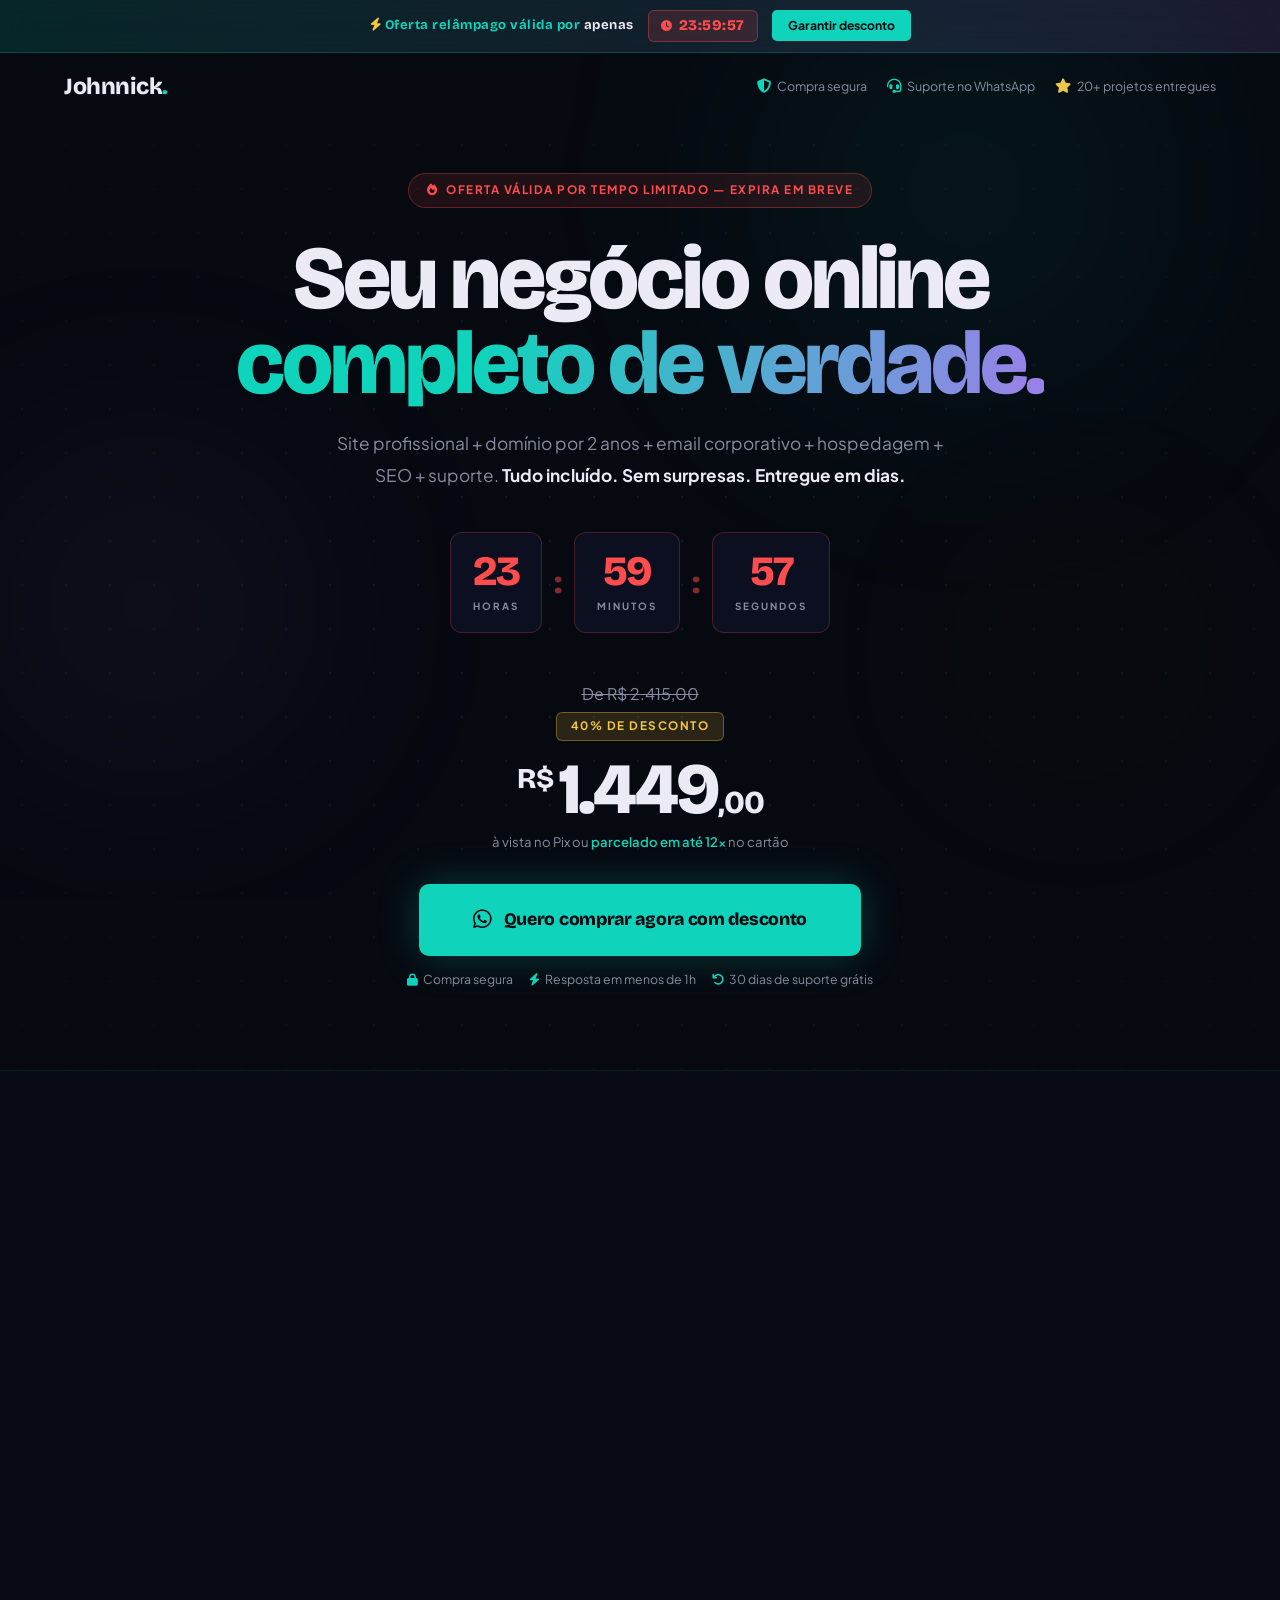
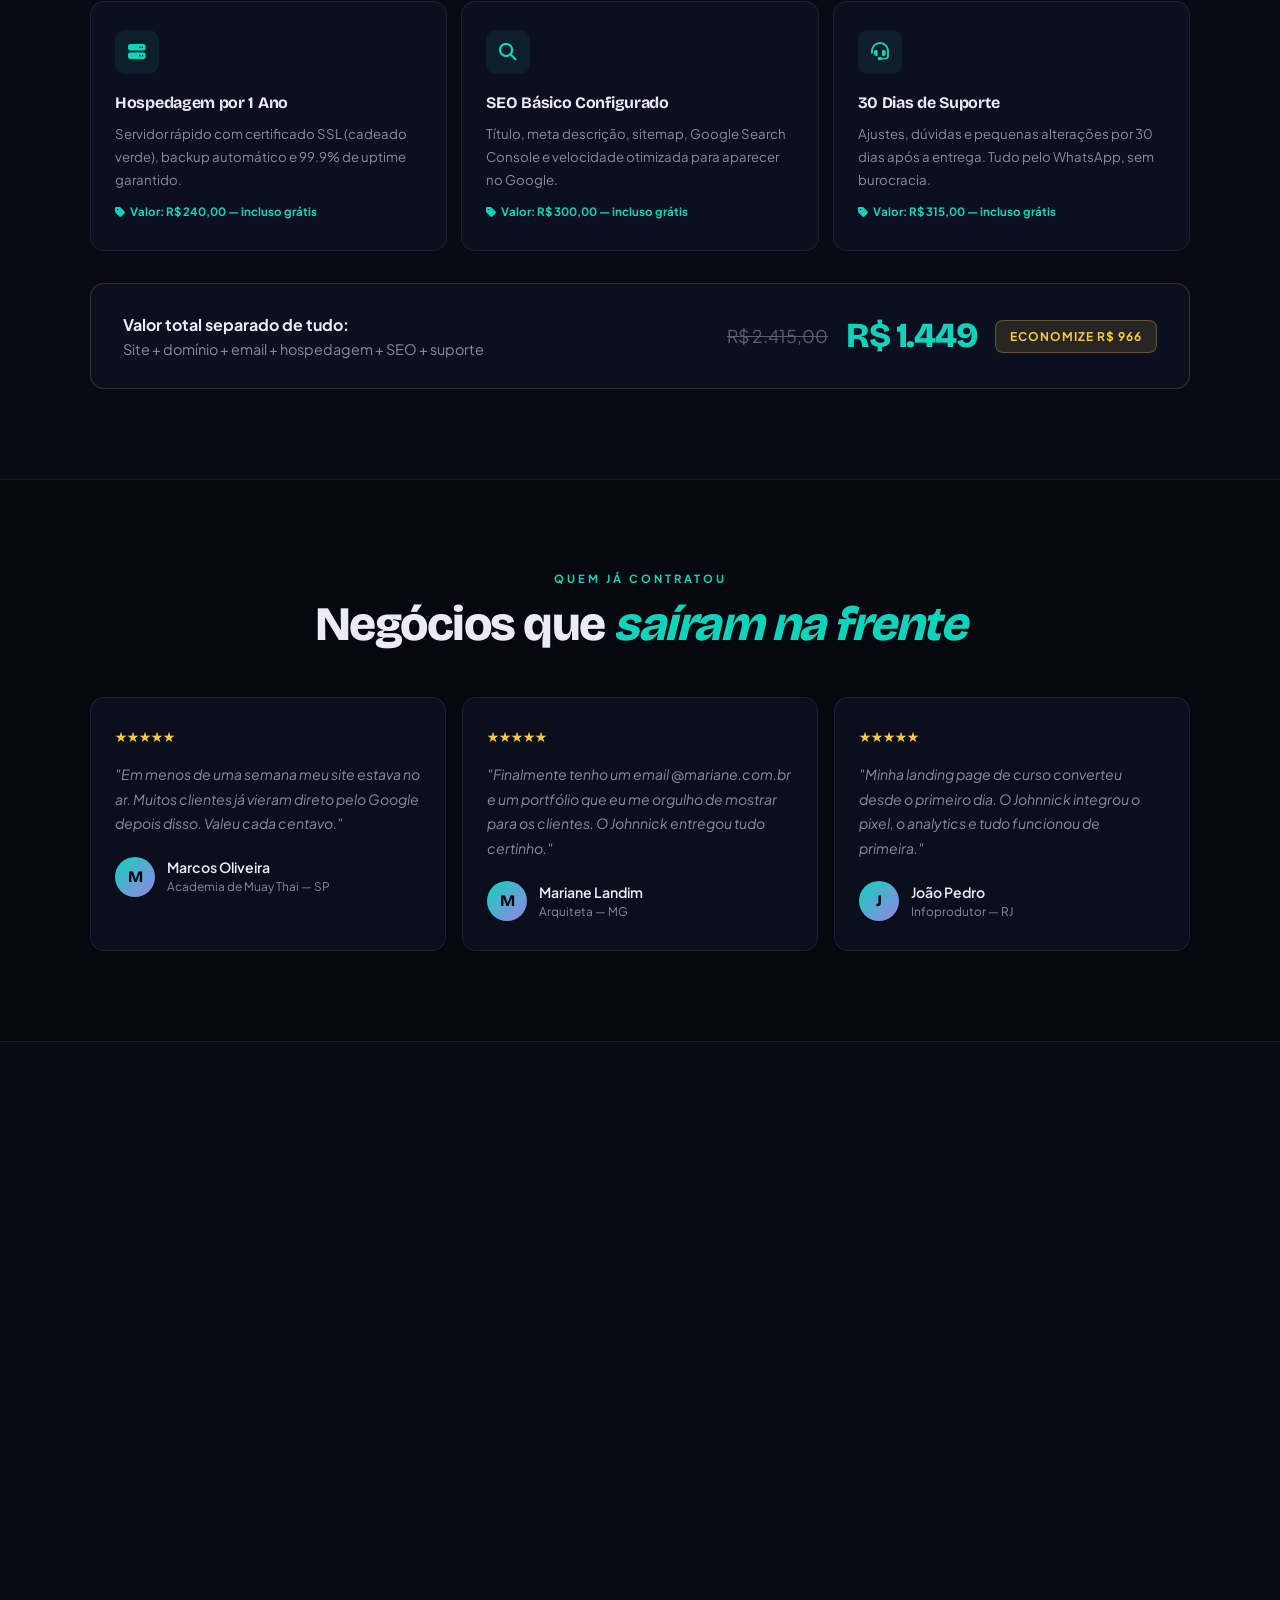
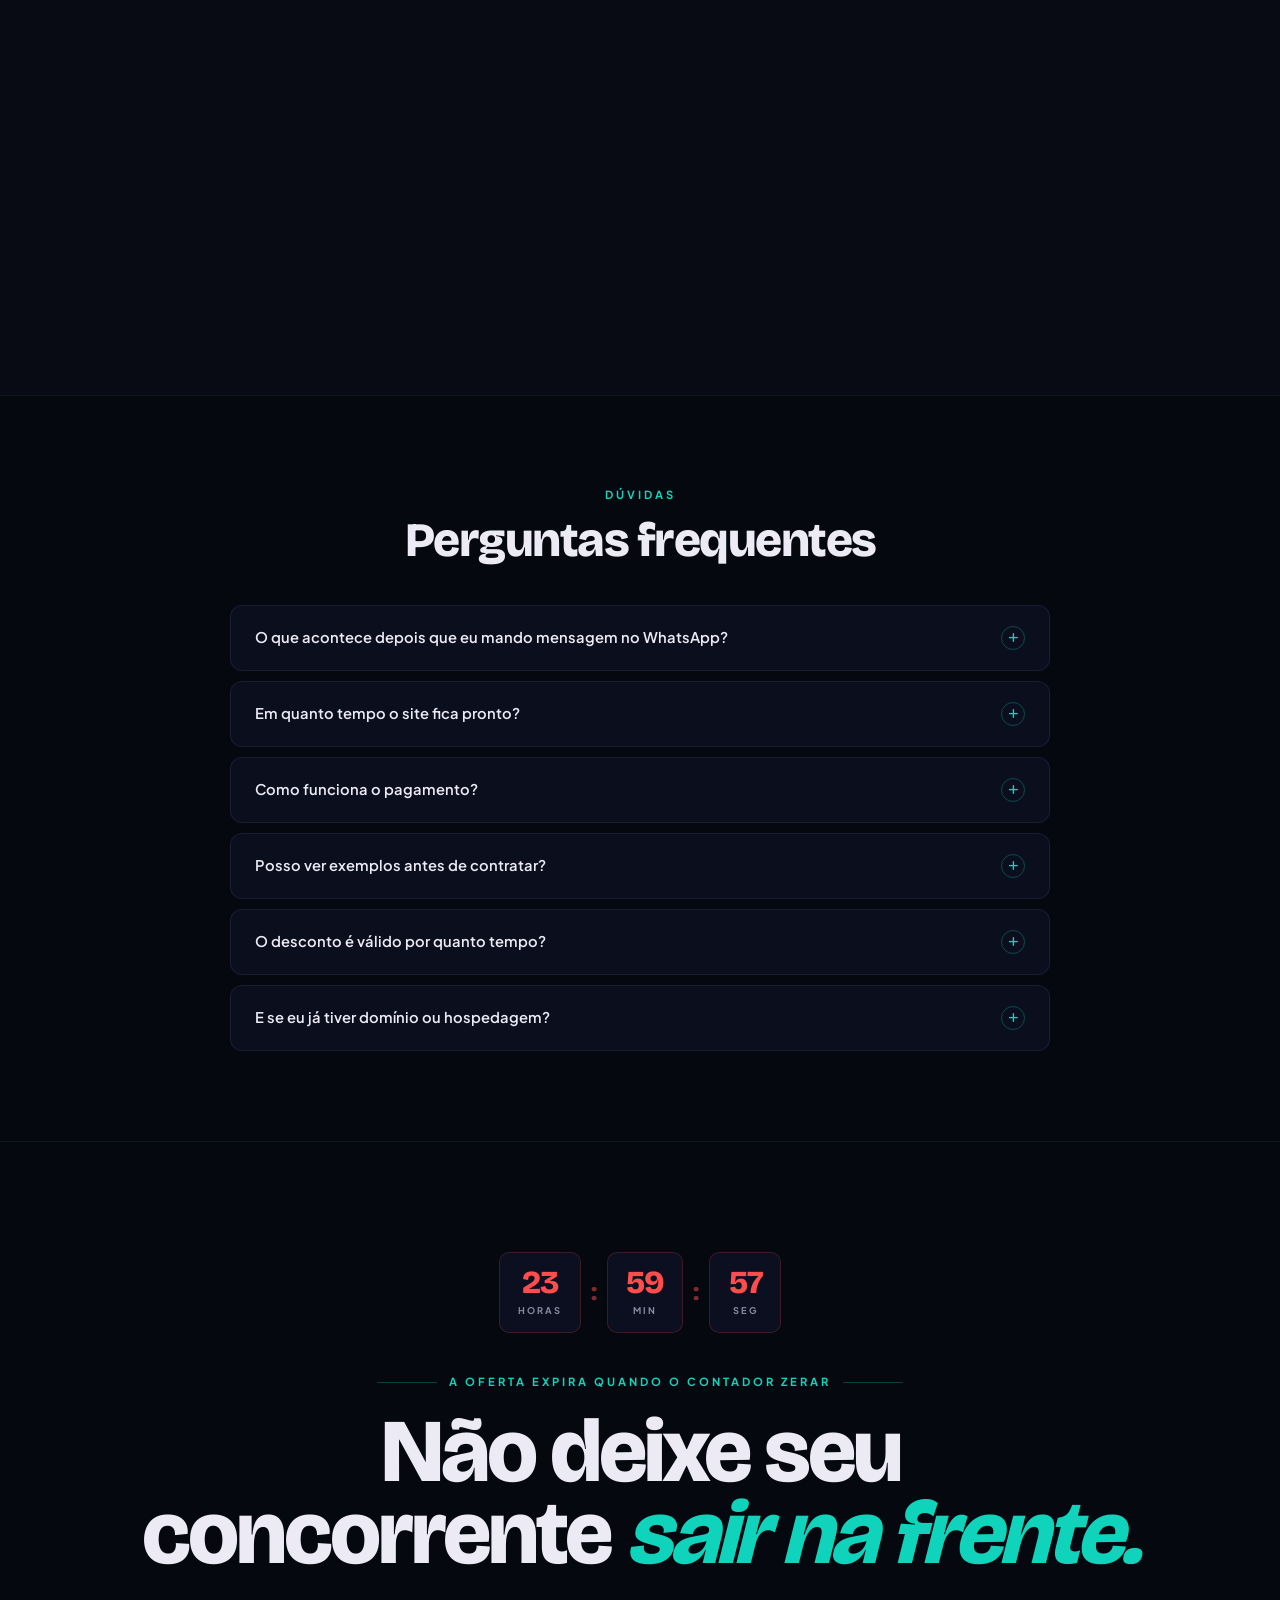
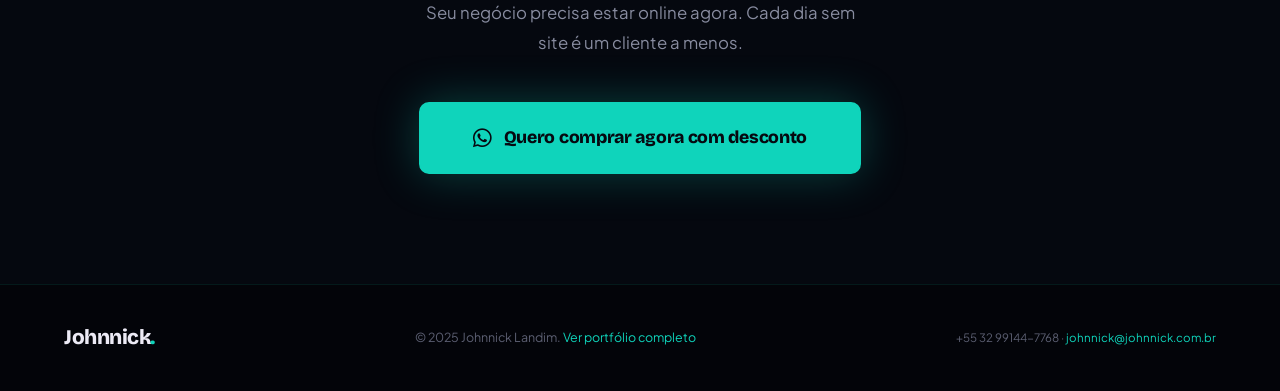
==== lp.html @ d3999a1c "update: Atualizando" ====
<!DOCTYPE html>
<html lang="pt-BR">

<head>
  <meta charset="UTF-8">
  <meta name="viewport" content="width=device-width, initial-scale=1.0">
  <title>Oferta Exclusiva — Site Profissional Completo | Johnnick Landim</title>
  <meta name="description"
    content="Site profissional + domínio 2 anos + email corporativo + hospedagem por R$1.449. Oferta válida por 24 horas. Garanta agora!">
  <link rel="preconnect" href="https://fonts.googleapis.com">
  <link rel="preconnect" href="https://fonts.gstatic.com" crossorigin>
  <link
    href="https://fonts.googleapis.com/css2?family=Bricolage+Grotesque:opsz,wght@12..96,400;12..96,500;12..96,700;12..96,800&family=Plus+Jakarta+Sans:wght@300;400;500;600;700&display=swap"
    rel="stylesheet">
  <link rel="stylesheet" href="https://cdnjs.cloudflare.com/ajax/libs/font-awesome/6.4.0/css/all.min.css">
  <style>
    /* ── TOKENS ──────────────────────────────────── */
    :root {
      --bg: #060910;
      --bg2: #0a0d17;
      --teal: #0fd4bb;
      --teal-d: #0aa895;
      --purple: #9b7fe8;
      --white: #eceaf5;
      --muted: #5c5f72;
      --muted2: #888ca0;
      --card: #0d1122;
      --border: rgba(15, 212, 187, 0.1);
      --borderp: rgba(155, 127, 232, 0.13);
      --red: #ff4d4d;
      --gold: #f5c842;
    }

    *,
    *::before,
    *::after {
      box-sizing: border-box;
      margin: 0;
      padding: 0;
    }

    html {
      scroll-behavior: smooth;
    }

    body {
      background: var(--bg);
      color: var(--white);
      font-family: 'Plus Jakarta Sans', sans-serif;
      overflow-x: hidden;
      line-height: 1.6;
    }

    ::-webkit-scrollbar {
      width: 4px;
    }

    ::-webkit-scrollbar-track {
      background: var(--bg);
    }

    ::-webkit-scrollbar-thumb {
      background: var(--teal);
      border-radius: 2px;
    }

    /* ── ORBS ────────────────────────────────────── */
    .bg-orbs {
      position: fixed;
      inset: 0;
      z-index: 0;
      pointer-events: none;
      overflow: hidden;
    }

    .orb {
      position: absolute;
      border-radius: 50%;
      filter: blur(110px);
      opacity: 0.5;
      will-change: transform;
    }

    .orb-1 {
      width: 650px;
      height: 650px;
      background: radial-gradient(circle, rgba(15, 212, 187, 0.2) 0%, transparent 70%);
      top: -15%;
      left: 50%;
      animation: orbDrift1 20s ease-in-out infinite;
    }

    .orb-2 {
      width: 500px;
      height: 500px;
      background: radial-gradient(circle, rgba(155, 127, 232, 0.2) 0%, transparent 70%);
      bottom: 5%;
      left: -8%;
      animation: orbDrift2 24s ease-in-out infinite;
    }

    .orb-3 {
      width: 400px;
      height: 400px;
      background: radial-gradient(circle, rgba(245, 200, 66, 0.08) 0%, transparent 70%);
      top: 50%;
      right: 0%;
      animation: orbDrift3 18s ease-in-out infinite;
    }

    @keyframes orbDrift1 {

      0%,
      100% {
        transform: translate(0, 0) scale(1);
      }

      33% {
        transform: translate(-90px, 70px) scale(1.07);
      }

      66% {
        transform: translate(60px, -50px) scale(0.94);
      }
    }

    @keyframes orbDrift2 {

      0%,
      100% {
        transform: translate(0, 0) scale(1);
      }

      40% {
        transform: translate(80px, -90px) scale(1.1);
      }

      70% {
        transform: translate(-50px, 50px) scale(0.92);
      }
    }

    @keyframes orbDrift3 {

      0%,
      100% {
        transform: translate(0, 0) scale(1);
      }

      50% {
        transform: translate(-70px, 70px) scale(1.12);
      }
    }

    /* all content above orbs */
    header,
    section,
    footer,
    .sticky-bar {
      position: relative;
      z-index: 1;
    }

    /* ── STICKY TOP BAR ──────────────────────────── */
    .sticky-bar {
      position: fixed;
      top: 0;
      width: 100%;
      z-index: 200;
      background: linear-gradient(90deg, rgba(15, 212, 187, 0.15) 0%, rgba(155, 127, 232, 0.15) 100%);
      backdrop-filter: blur(16px);
      border-bottom: 1px solid rgba(15, 212, 187, 0.2);
      padding: 10px 0;
      text-align: center;
      display: flex;
      align-items: center;
      justify-content: center;
      gap: 14px;
      flex-wrap: wrap;
    }

    .sticky-bar .bar-text {
      font-family: 'Bricolage Grotesque', sans-serif;
      font-weight: 700;
      font-size: 0.82rem;
      letter-spacing: 0.5px;
      color: var(--white);
    }

    .sticky-bar .bar-text span {
      color: var(--teal);
    }

    .sticky-countdown {
      display: inline-flex;
      align-items: center;
      gap: 6px;
      background: rgba(255, 77, 77, 0.15);
      border: 1px solid rgba(255, 77, 77, 0.35);
      border-radius: 6px;
      padding: 3px 12px;
    }

    .sticky-countdown .sc-label {
      font-size: 0.68rem;
      font-weight: 600;
      letter-spacing: 1px;
      text-transform: uppercase;
      color: var(--red);
    }

    .sticky-countdown .sc-time {
      font-family: 'Bricolage Grotesque', sans-serif;
      font-size: 0.92rem;
      font-weight: 800;
      color: var(--red);
      letter-spacing: 0.5px;
    }

    .bar-cta {
      background: var(--teal);
      color: #060910;
      padding: 6px 16px;
      border-radius: 5px;
      font-size: 0.76rem;
      font-weight: 700;
      text-decoration: none;
      white-space: nowrap;
      transition: background 0.2s;
    }

    .bar-cta:hover {
      background: var(--teal-d);
    }

    /* ── NAV ─────────────────────────────────────── */
    nav {
      padding: 18px 64px;
      display: flex;
      justify-content: space-between;
      align-items: center;
      margin-top: 50px;
      /* below sticky bar */
    }

    .nav-logo {
      font-family: 'Bricolage Grotesque', sans-serif;
      font-weight: 800;
      font-size: 1.45rem;
      color: var(--white);
      text-decoration: none;
      letter-spacing: -0.5px;
    }

    .nav-logo span {
      color: var(--teal);
    }

    .nav-trust {
      display: flex;
      align-items: center;
      gap: 20px;
      font-size: 0.78rem;
      color: var(--muted2);
    }

    .nav-trust-item {
      display: flex;
      align-items: center;
      gap: 6px;
    }

    .nav-trust-item i {
      color: var(--teal);
      font-size: 0.9rem;
    }

    /* ── HERO ────────────────────────────────────── */
    #hero {
      padding: 50px 64px 80px;
      text-align: center;
      position: relative;
      overflow: hidden;
    }

    #hero::before {
      content: '';
      position: absolute;
      inset: 0;
      background-image: radial-gradient(circle, rgba(15, 212, 187, 0.09) 1px, transparent 1px);
      background-size: 44px 44px;
      mask-image: radial-gradient(ellipse 90% 90% at 50% 50%, black 20%, transparent 100%);
      z-index: 0;
      pointer-events: none;
    }

    .hero-inner {
      position: relative;
      z-index: 2;
      max-width: 900px;
      margin: 0 auto;
    }

    /* urgency ribbon */
    .urgency-badge {
      display: inline-flex;
      align-items: center;
      gap: 8px;
      background: rgba(255, 77, 77, 0.1);
      border: 1px solid rgba(255, 77, 77, 0.3);
      border-radius: 100px;
      padding: 7px 18px;
      font-size: 0.73rem;
      font-weight: 700;
      color: var(--red);
      letter-spacing: 1.5px;
      text-transform: uppercase;
      margin-bottom: 28px;
      animation: fadeUp 0.6s ease forwards;
    }

    .urgency-badge i {
      animation: blink 1.2s ease-in-out infinite;
    }

    @keyframes blink {

      0%,
      100% {
        opacity: 1;
      }

      50% {
        opacity: 0.4;
      }
    }

    .hero-title {
      font-family: 'Bricolage Grotesque', sans-serif;
      font-size: clamp(2.8rem, 7vw, 6rem);
      font-weight: 800;
      line-height: 0.95;
      letter-spacing: -3px;
      color: var(--white);
      margin-bottom: 22px;
      animation: fadeUp 0.7s 0.1s ease both;
    }

    .hero-title .t {
      color: var(--teal);
    }

    .hero-title .g {
      background: linear-gradient(100deg, var(--teal) 30%, var(--purple) 100%);
      -webkit-background-clip: text;
      -webkit-text-fill-color: transparent;
      background-clip: text;
    }

    .hero-sub {
      font-size: 1.08rem;
      color: var(--muted2);
      max-width: 620px;
      margin: 0 auto 40px;
      line-height: 1.85;
      animation: fadeUp 0.7s 0.2s ease both;
    }

    .hero-sub strong {
      color: var(--white);
    }

    @keyframes fadeUp {
      from {
        opacity: 0;
        transform: translateY(22px);
      }

      to {
        opacity: 1;
        transform: none;
      }
    }

    /* ── COUNTDOWN ───────────────────────────────── */
    .countdown-wrap {
      display: flex;
      justify-content: center;
      gap: 12px;
      margin-bottom: 48px;
      animation: fadeUp 0.7s 0.25s ease both;
    }

    .cd-block {
      background: rgba(13, 17, 34, 0.9);
      border: 1px solid rgba(255, 77, 77, 0.25);
      border-radius: 12px;
      padding: 18px 22px;
      min-width: 80px;
      text-align: center;
      backdrop-filter: blur(8px);
    }

    .cd-block .cd-num {
      font-family: 'Bricolage Grotesque', sans-serif;
      font-size: 2.6rem;
      font-weight: 800;
      color: var(--red);
      line-height: 1;
      letter-spacing: -2px;
      transition: transform 0.15s ease;
    }

    .cd-block .cd-num.flip {
      transform: scale(1.15);
    }

    .cd-block .cd-label {
      font-size: 0.62rem;
      font-weight: 700;
      letter-spacing: 2px;
      text-transform: uppercase;
      color: var(--muted2);
      margin-top: 6px;
    }

    .cd-sep {
      font-family: 'Bricolage Grotesque', sans-serif;
      font-size: 2rem;
      font-weight: 800;
      color: var(--red);
      align-self: center;
      opacity: 0.5;
      animation: cdSepBlink 1s ease-in-out infinite;
    }

    @keyframes cdSepBlink {

      0%,
      100% {
        opacity: 0.5;
      }

      50% {
        opacity: 0.15;
      }
    }

    /* expired message */
    .expired-msg {
      display: none;
      text-align: center;
      color: var(--muted2);
      font-size: 0.88rem;
      margin-bottom: 48px;
      font-style: italic;
    }

    /* ── PRICING HERO BLOCK ──────────────────────── */
    .price-hero {
      animation: fadeUp 0.7s 0.35s ease both;
    }

    .price-old {
      font-size: 1rem;
      color: var(--muted2);
      text-decoration: line-through;
      margin-bottom: 4px;
    }

    .price-badge {
      display: inline-block;
      background: rgba(245, 200, 66, 0.15);
      border: 1px solid rgba(245, 200, 66, 0.35);
      border-radius: 6px;
      padding: 4px 14px;
      font-size: 0.73rem;
      font-weight: 700;
      color: var(--gold);
      letter-spacing: 1.5px;
      text-transform: uppercase;
      margin-bottom: 12px;
    }

    .price-new {
      font-family: 'Bricolage Grotesque', sans-serif;
      font-size: 4.5rem;
      font-weight: 800;
      line-height: 1;
      letter-spacing: -3px;
      color: var(--white);
      margin-bottom: 6px;
    }

    .price-new sup {
      font-size: 1.8rem;
      vertical-align: super;
      letter-spacing: 0;
      margin-right: 4px;
    }

    .price-new .cents {
      font-size: 2rem;
      letter-spacing: -1px;
    }

    .price-note {
      font-size: 0.82rem;
      color: var(--muted2);
      margin-bottom: 32px;
    }

    .price-note span {
      color: var(--teal);
      font-weight: 600;
    }

    /* ── CTA BUTTON ──────────────────────────────── */
    .cta-btn-wrap {
      display: flex;
      flex-direction: column;
      align-items: center;
      gap: 14px;
    }

    .main-cta {
      display: inline-flex;
      align-items: center;
      gap: 12px;
      background: var(--teal);
      color: #060910;
      padding: 20px 52px;
      font-family: 'Bricolage Grotesque', sans-serif;
      font-weight: 800;
      font-size: 1.1rem;
      text-decoration: none;
      border-radius: 10px;
      border: 2px solid var(--teal);
      letter-spacing: -0.3px;
      transition: all 0.25s;
      box-shadow: 0 0 40px rgba(15, 212, 187, 0.25);
      position: relative;
      overflow: hidden;
    }

    .main-cta::after {
      content: '';
      position: absolute;
      inset: 0;
      background: linear-gradient(90deg, transparent 0%, rgba(255, 255, 255, 0.1) 50%, transparent 100%);
      transform: translateX(-100%);
      animation: shimmer 3s ease-in-out infinite;
    }

    @keyframes shimmer {
      0% {
        transform: translateX(-100%);
      }

      100% {
        transform: translateX(100%);
      }
    }

    .main-cta:hover {
      background: transparent;
      color: var(--teal);
      box-shadow: 0 0 50px rgba(15, 212, 187, 0.35);
    }

    .main-cta i {
      font-size: 1.35rem;
    }

    .cta-sub {
      display: flex;
      align-items: center;
      gap: 16px;
      font-size: 0.77rem;
      color: var(--muted2);
    }

    .cta-sub-item {
      display: flex;
      align-items: center;
      gap: 5px;
    }

    .cta-sub-item i {
      color: var(--teal);
    }

    /* ── SECTION GENERIC ─────────────────────────── */
    .section {
      padding: 90px 64px;
    }

    .section-bg2 {
      background: rgba(10, 13, 23, 0.7);
      backdrop-filter: blur(4px);
      border-top: 1px solid var(--border);
    }

    .section-bg1 {
      background: rgba(6, 9, 16, 0.6);
      backdrop-filter: blur(4px);
      border-top: 1px solid var(--border);
    }

    .s-eyebrow {
      font-size: 0.7rem;
      font-weight: 700;
      letter-spacing: 3px;
      text-transform: uppercase;
      color: var(--teal);
      margin-bottom: 12px;
      display: flex;
      align-items: center;
      gap: 10px;
    }

    .s-eyebrow::before {
      content: '';
      width: 20px;
      height: 1px;
      background: var(--teal);
    }

    .s-eyebrow.center {
      justify-content: center;
    }

    .s-eyebrow.center::before {
      display: none;
    }

    .s-title {
      font-family: 'Bricolage Grotesque', sans-serif;
      font-size: clamp(1.9rem, 3.8vw, 3rem);
      font-weight: 800;
      color: var(--white);
      line-height: 1.02;
      letter-spacing: -1.5px;
    }

    .s-title em {
      font-style: italic;
      color: var(--teal);
    }

    .s-title.center {
      text-align: center;
    }

    .section-inner {
      max-width: 1100px;
      margin: 0 auto;
    }

    /* ── INCLUDED / STACK ────────────────────────── */
    #included {}

    .included-grid {
      display: grid;
      grid-template-columns: repeat(3, 1fr);
      gap: 14px;
      margin-top: 48px;
    }

    .inc-card {
      background: rgba(13, 17, 34, 0.85);
      border: 1px solid var(--borderp);
      border-radius: 14px;
      padding: 28px 24px;
      backdrop-filter: blur(8px);
      transition: border-color 0.25s, transform 0.25s;
      position: relative;
      overflow: hidden;
    }

    .inc-card::before {
      content: '';
      position: absolute;
      top: 0;
      left: 0;
      right: 0;
      height: 2px;
      background: linear-gradient(90deg, var(--teal), var(--purple));
      opacity: 0;
      transition: opacity 0.3s;
    }

    .inc-card:hover {
      border-color: rgba(15, 212, 187, 0.3);
      transform: translateY(-4px);
    }

    .inc-card:hover::before {
      opacity: 1;
    }

    .inc-icon {
      width: 44px;
      height: 44px;
      border-radius: 10px;
      background: rgba(15, 212, 187, 0.08);
      display: flex;
      align-items: center;
      justify-content: center;
      font-size: 1.1rem;
      color: var(--teal);
      margin-bottom: 16px;
    }

    .inc-card h3 {
      font-family: 'Bricolage Grotesque', sans-serif;
      font-size: 1rem;
      font-weight: 700;
      color: var(--white);
      margin-bottom: 8px;
      letter-spacing: -0.3px;
    }

    .inc-card p {
      font-size: 0.83rem;
      color: var(--muted2);
      line-height: 1.7;
    }

    .inc-value {
      display: inline-flex;
      align-items: center;
      gap: 5px;
      margin-top: 12px;
      font-size: 0.72rem;
      font-weight: 700;
      color: var(--teal);
    }

    .inc-card.highlight {
      background: rgba(15, 212, 187, 0.06);
      border-color: rgba(15, 212, 187, 0.25);
    }

    .inc-card.highlight::before {
      opacity: 1;
    }

    .inc-badge {
      position: absolute;
      top: 14px;
      right: 14px;
      background: var(--gold);
      color: #060910;
      font-size: 0.6rem;
      font-weight: 800;
      letter-spacing: 1.5px;
      text-transform: uppercase;
      padding: 3px 10px;
      border-radius: 4px;
    }

    /* total value bar */
    .value-total {
      margin-top: 32px;
      background: rgba(13, 17, 34, 0.9);
      backdrop-filter: blur(8px);
      border: 1px solid rgba(245, 200, 66, 0.2);
      border-radius: 14px;
      padding: 24px 32px;
      display: flex;
      justify-content: space-between;
      align-items: center;
      flex-wrap: wrap;
      gap: 16px;
    }

    .vt-left {
      font-size: 0.9rem;
      color: var(--muted2);
    }

    .vt-left strong {
      color: var(--white);
      font-size: 1rem;
    }

    .vt-right {
      display: flex;
      align-items: center;
      gap: 18px;
      flex-wrap: wrap;
    }

    .vt-was {
      font-size: 1.1rem;
      color: var(--muted);
      text-decoration: line-through;
    }

    .vt-now {
      font-family: 'Bricolage Grotesque', sans-serif;
      font-size: 2.2rem;
      font-weight: 800;
      color: var(--teal);
      letter-spacing: -1.5px;
    }

    .vt-save {
      background: rgba(245, 200, 66, 0.12);
      border: 1px solid rgba(245, 200, 66, 0.3);
      border-radius: 8px;
      padding: 6px 14px;
      font-size: 0.75rem;
      font-weight: 700;
      color: var(--gold);
      letter-spacing: 1px;
      text-transform: uppercase;
    }

    /* ── SOCIAL PROOF ────────────────────────────── */
    #proof {}

    .proof-grid {
      display: grid;
      grid-template-columns: repeat(3, 1fr);
      gap: 16px;
      margin-top: 48px;
    }

    .proof-card {
      background: rgba(13, 17, 34, 0.85);
      backdrop-filter: blur(8px);
      border: 1px solid var(--borderp);
      border-radius: 14px;
      padding: 28px 24px;
      transition: border-color 0.25s;
    }

    .proof-card:hover {
      border-color: rgba(15, 212, 187, 0.25);
    }

    .proof-stars {
      color: var(--gold);
      font-size: 0.85rem;
      margin-bottom: 14px;
    }

    .proof-text {
      font-size: 0.88rem;
      color: var(--muted2);
      line-height: 1.75;
      margin-bottom: 20px;
      font-style: italic;
    }

    .proof-author {
      display: flex;
      align-items: center;
      gap: 12px;
    }

    .proof-avatar {
      width: 40px;
      height: 40px;
      border-radius: 50%;
      background: linear-gradient(135deg, var(--teal), var(--purple));
      display: flex;
      align-items: center;
      justify-content: center;
      font-family: 'Bricolage Grotesque', sans-serif;
      font-weight: 800;
      font-size: 1rem;
      color: #060910;
      flex-shrink: 0;
    }

    .proof-name {
      font-weight: 600;
      font-size: 0.88rem;
      color: var(--white);
    }

    .proof-role {
      font-size: 0.74rem;
      color: var(--muted2);
    }

    /* ── BIG PRICING SECTION ─────────────────────── */
    #pricing {}

    .pricing-box {
      max-width: 720px;
      margin: 48px auto 0;
      background: rgba(13, 17, 34, 0.9);
      backdrop-filter: blur(12px);
      border: 1px solid rgba(15, 212, 187, 0.22);
      border-radius: 20px;
      padding: 52px 52px 44px;
      text-align: center;
      position: relative;
    }

    .pricing-box::before {
      content: '';
      position: absolute;
      top: 0;
      left: 10%;
      right: 10%;
      height: 2px;
      background: linear-gradient(90deg, transparent, var(--teal), var(--purple), transparent);
      border-radius: 2px;
    }

    .pricing-ribbon {
      position: absolute;
      top: -14px;
      left: 50%;
      transform: translateX(-50%);
      background: linear-gradient(90deg, var(--teal), var(--purple));
      color: #060910;
      font-family: 'Bricolage Grotesque', sans-serif;
      font-weight: 800;
      font-size: 0.72rem;
      letter-spacing: 2px;
      text-transform: uppercase;
      padding: 5px 22px;
      border-radius: 100px;
      white-space: nowrap;
    }

    .pricing-label {
      font-size: 0.72rem;
      font-weight: 700;
      letter-spacing: 3px;
      text-transform: uppercase;
      color: var(--teal);
      margin-bottom: 16px;
    }

    .pricing-old {
      font-size: 1rem;
      color: var(--muted);
      text-decoration: line-through;
      margin-bottom: 4px;
    }

    .pricing-discount {
      display: inline-block;
      background: rgba(245, 200, 66, 0.13);
      border: 1px solid rgba(245, 200, 66, 0.3);
      border-radius: 6px;
      padding: 4px 14px;
      font-size: 0.73rem;
      font-weight: 700;
      color: var(--gold);
      letter-spacing: 1.5px;
      text-transform: uppercase;
      margin-bottom: 14px;
    }

    .pricing-new {
      font-family: 'Bricolage Grotesque', sans-serif;
      font-size: 5.5rem;
      font-weight: 800;
      line-height: 0.9;
      letter-spacing: -4px;
      color: var(--white);
      margin-bottom: 8px;
    }

    .pricing-new sup {
      font-size: 2rem;
      vertical-align: super;
      letter-spacing: 0;
    }

    .pricing-note {
      font-size: 0.82rem;
      color: var(--muted2);
      margin-bottom: 36px;
    }

    .pricing-note .hl {
      color: var(--teal);
      font-weight: 600;
    }

    .pricing-features {
      display: grid;
      grid-template-columns: 1fr 1fr;
      gap: 10px;
      text-align: left;
      margin-bottom: 36px;
    }

    .pf-item {
      display: flex;
      align-items: flex-start;
      gap: 10px;
      font-size: 0.84rem;
      color: var(--muted2);
    }

    .pf-item i {
      color: var(--teal);
      font-size: 0.85rem;
      margin-top: 3px;
      flex-shrink: 0;
    }

    .pf-item strong {
      color: var(--white);
    }

    .pricing-cta-btn {
      display: flex;
      align-items: center;
      justify-content: center;
      gap: 12px;
      background: var(--teal);
      color: #060910;
      padding: 20px 48px;
      width: 100%;
      font-family: 'Bricolage Grotesque', sans-serif;
      font-weight: 800;
      font-size: 1.1rem;
      text-decoration: none;
      border-radius: 10px;
      border: 2px solid var(--teal);
      letter-spacing: -0.3px;
      transition: all 0.25s;
      box-shadow: 0 0 40px rgba(15, 212, 187, 0.22);
      position: relative;
      overflow: hidden;
    }

    .pricing-cta-btn::after {
      content: '';
      position: absolute;
      inset: 0;
      background: linear-gradient(90deg, transparent, rgba(255, 255, 255, 0.1), transparent);
      transform: translateX(-100%);
      animation: shimmer 3.5s ease-in-out 1s infinite;
    }

    .pricing-cta-btn:hover {
      background: transparent;
      color: var(--teal);
    }

    .pricing-cta-btn i {
      font-size: 1.3rem;
    }

    .pricing-trust {
      display: flex;
      justify-content: center;
      gap: 22px;
      margin-top: 22px;
      flex-wrap: wrap;
    }

    .pt-item {
      display: flex;
      align-items: center;
      gap: 6px;
      font-size: 0.74rem;
      color: var(--muted2);
    }

    .pt-item i {
      color: var(--teal);
    }

    /* ── FAQ ─────────────────────────────────────── */
    #faq {}

    .faq-list {
      max-width: 820px;
      margin: 40px auto 0;
      display: flex;
      flex-direction: column;
      gap: 10px;
    }

    .faq-item {
      background: rgba(13, 17, 34, 0.8);
      backdrop-filter: blur(8px);
      border: 1px solid var(--borderp);
      border-radius: 12px;
      overflow: hidden;
      transition: border-color 0.25s;
    }

    .faq-item.active {
      border-color: rgba(15, 212, 187, 0.28);
    }

    .faq-q {
      padding: 20px 24px;
      display: flex;
      justify-content: space-between;
      align-items: center;
      cursor: pointer;
      font-weight: 600;
      font-size: 0.92rem;
      color: var(--white);
      gap: 16px;
      user-select: none;
      transition: background 0.2s;
    }

    .faq-q:hover {
      background: rgba(15, 212, 187, 0.03);
    }

    .faq-q .icon {
      color: var(--teal);
      flex-shrink: 0;
      width: 24px;
      height: 24px;
      border: 1px solid rgba(15, 212, 187, 0.3);
      border-radius: 50%;
      display: flex;
      align-items: center;
      justify-content: center;
      font-size: 0.7rem;
      transition: transform 0.3s, background 0.2s;
    }

    .faq-q.open .icon {
      transform: rotate(45deg);
      background: rgba(15, 212, 187, 0.1);
    }

    .faq-a {
      padding: 0 24px;
      max-height: 0;
      overflow: hidden;
      font-size: 0.88rem;
      color: var(--muted2);
      line-height: 1.85;
      transition: max-height 0.35s ease, padding 0.35s ease;
    }

    .faq-a.open {
      max-height: 300px;
      padding: 0 24px 22px;
    }

    /* ── FINAL CTA ───────────────────────────────── */
    #final-cta {
      padding: 110px 64px;
      text-align: center;
      background: rgba(6, 9, 16, 0.6);
      backdrop-filter: blur(4px);
      border-top: 1px solid var(--border);
    }

    .final-cta-eyebrow {
      font-size: 0.7rem;
      font-weight: 700;
      letter-spacing: 3px;
      text-transform: uppercase;
      color: var(--teal);
      margin-bottom: 20px;
      display: flex;
      align-items: center;
      justify-content: center;
      gap: 12px;
    }

    .final-cta-eyebrow::before,
    .final-cta-eyebrow::after {
      content: '';
      flex: 1;
      max-width: 60px;
      height: 1px;
      background: rgba(15, 212, 187, 0.28);
    }

    .final-cta-title {
      font-family: 'Bricolage Grotesque', sans-serif;
      font-size: clamp(2.8rem, 7vw, 6.5rem);
      font-weight: 800;
      line-height: 0.92;
      letter-spacing: -3px;
      color: var(--white);
      margin-bottom: 22px;
    }

    .final-cta-title em {
      font-style: italic;
      color: var(--teal);
    }

    .final-cta-sub {
      font-size: 1.05rem;
      color: var(--muted2);
      max-width: 460px;
      margin: 0 auto 44px;
      line-height: 1.8;
    }

    .final-cd-mini {
      display: flex;
      justify-content: center;
      gap: 10px;
      margin-bottom: 40px;
      flex-wrap: wrap;
    }

    .fcd-block {
      background: rgba(13, 17, 34, 0.9);
      backdrop-filter: blur(8px);
      border: 1px solid rgba(255, 77, 77, 0.2);
      border-radius: 10px;
      padding: 14px 18px;
      min-width: 72px;
      text-align: center;
    }

    .fcd-block .fcd-num {
      font-family: 'Bricolage Grotesque', sans-serif;
      font-size: 2rem;
      font-weight: 800;
      color: var(--red);
      line-height: 1;
      letter-spacing: -1px;
    }

    .fcd-block .fcd-label {
      font-size: 0.58rem;
      font-weight: 700;
      letter-spacing: 2px;
      text-transform: uppercase;
      color: var(--muted2);
      margin-top: 4px;
    }

    .fcd-sep {
      font-family: 'Bricolage Grotesque', sans-serif;
      font-size: 1.5rem;
      font-weight: 800;
      color: var(--red);
      align-self: center;
      opacity: 0.5;
      animation: cdSepBlink 1s ease-in-out infinite;
    }

    .final-cta-btn {
      display: inline-flex;
      align-items: center;
      gap: 12px;
      background: var(--teal);
      color: #060910;
      padding: 20px 52px;
      font-family: 'Bricolage Grotesque', sans-serif;
      font-weight: 800;
      font-size: 1.1rem;
      text-decoration: none;
      border-radius: 10px;
      border: 2px solid var(--teal);
      letter-spacing: -0.3px;
      transition: all 0.25s;
      box-shadow: 0 0 45px rgba(15, 212, 187, 0.28);
      position: relative;
      overflow: hidden;
    }

    .final-cta-btn::after {
      content: '';
      position: absolute;
      inset: 0;
      background: linear-gradient(90deg, transparent, rgba(255, 255, 255, 0.1), transparent);
      transform: translateX(-100%);
      animation: shimmer 3s ease-in-out infinite;
    }

    .final-cta-btn:hover {
      background: transparent;
      color: var(--teal);
    }

    .final-cta-btn i {
      font-size: 1.35rem;
    }

    /* ── FOOTER ──────────────────────────────────── */
    footer {
      background: rgba(4, 5, 10, 0.97);
      padding: 36px 64px;
      border-top: 1px solid var(--border);
      display: flex;
      justify-content: space-between;
      align-items: center;
      flex-wrap: wrap;
      gap: 16px;
    }

    footer .logo {
      font-family: 'Bricolage Grotesque', sans-serif;
      font-weight: 800;
      font-size: 1.3rem;
      color: var(--white);
      letter-spacing: -0.5px;
    }

    footer .logo span {
      color: var(--teal);
    }

    footer p {
      font-size: 0.78rem;
      color: var(--muted);
    }

    footer a {
      color: var(--teal);
      text-decoration: none;
    }

    /* ── REVEAL ──────────────────────────────────── */
    .reveal {
      opacity: 0;
      transform: translateY(20px);
      transition: opacity 0.65s ease, transform 0.65s ease;
    }

    .reveal.visible {
      opacity: 1;
      transform: none;
    }

    .d1 {
      transition-delay: .1s;
    }

    .d2 {
      transition-delay: .2s;
    }

    .d3 {
      transition-delay: .3s;
    }

    .d4 {
      transition-delay: .4s;
    }

    .d5 {
      transition-delay: .5s;
    }

    /* ── RESPONSIVE ──────────────────────────────── */
    @media(max-width:992px) {

      .included-grid,
      .proof-grid {
        grid-template-columns: 1fr 1fr;
      }

      .pricing-features {
        grid-template-columns: 1fr;
      }
    }

    @media(max-width:768px) {
      nav {
        padding: 14px 22px;
      }

      .nav-trust {
        display: none;
      }

      #hero,
      .section {
        padding: 50px 22px;
      }

      footer {
        padding: 30px 22px;
        flex-direction: column;
        text-align: center;
      }

      .included-grid,
      .proof-grid {
        grid-template-columns: 1fr;
      }

      .pricing-box {
        padding: 40px 24px 32px;
      }

      .pricing-new {
        font-size: 4rem;
      }

      .hero-title {
        letter-spacing: -2px;
      }

      .final-cta-title {
        letter-spacing: -2px;
      }

      #final-cta {
        padding: 70px 22px;
      }

      .value-total {
        flex-direction: column;
        text-align: center;
      }

      .vt-right {
        justify-content: center;
      }

      .countdown-wrap {
        gap: 7px;
      }

      .cd-block {
        min-width: 60px;
        padding: 14px 14px;
      }

      .cd-block .cd-num {
        font-size: 2rem;
      }

      .sticky-bar .bar-text .hide-sm {
        display: none;
      }
    }
  </style>
</head>

<body>

  <!-- ORBS -->
  <div class="bg-orbs" aria-hidden="true">
    <div class="orb orb-1"></div>
    <div class="orb orb-2"></div>
    <div class="orb orb-3"></div>
  </div>

  <!-- ══ STICKY TOP BAR ════════════════════════════ -->
  <div class="sticky-bar">
    <p class="bar-text">
      <i class="fas fa-bolt" style="color:var(--gold)"></i>
      <span class="hide-sm">Oferta relâmpago válida por </span>apenas
    </p>
    <div class="sticky-countdown">
      <span class="sc-label"><i class="fas fa-clock"></i></span>
      <span class="sc-time" id="stickyTimer">24:00:00</span>
    </div>
    <a href="#pricing" class="bar-cta">Garantir desconto</a>
  </div>

  <!-- ══ NAV ══════════════════════════════════════ -->
  <nav>
    <a href="index.html" class="nav-logo">Johnnick<span>.</span></a>
    <div class="nav-trust">
      <span class="nav-trust-item"><i class="fas fa-shield-halved"></i> Compra segura</span>
      <span class="nav-trust-item"><i class="fas fa-headset"></i> Suporte no WhatsApp</span>
      <span class="nav-trust-item"><i class="fas fa-star" style="color:var(--gold)"></i> 20+ projetos entregues</span>
    </div>
  </nav>

  <!-- ══ HERO ══════════════════════════════════════ -->
  <section id="hero">
    <div class="hero-inner">
      <div class="urgency-badge">
        <i class="fas fa-fire"></i>
        Oferta válida por tempo limitado — expira em breve
      </div>

      <h1 class="hero-title">
        Seu negócio online<br>
        <span class="g">completo de verdade.</span>
      </h1>

      <p class="hero-sub">
        Site profissional + domínio por 2 anos + email corporativo + hospedagem + SEO + suporte.
        <strong>Tudo incluído. Sem surpresas. Entregue em dias.</strong>
      </p>

      <!-- COUNTDOWN -->
      <div class="countdown-wrap" id="mainCountdown">
        <div class="cd-block">
          <div class="cd-num" id="cd-h">24</div>
          <div class="cd-label">Horas</div>
        </div>
        <span class="cd-sep">:</span>
        <div class="cd-block">
          <div class="cd-num" id="cd-m">00</div>
          <div class="cd-label">Minutos</div>
        </div>
        <span class="cd-sep">:</span>
        <div class="cd-block">
          <div class="cd-num" id="cd-s">00</div>
          <div class="cd-label">Segundos</div>
        </div>
      </div>
      <div class="expired-msg" id="expiredMsg">
        <i class="fas fa-info-circle"></i> A oferta expirou. Ainda dá para contratar sem o desconto promocional.
      </div>

      <!-- PRICE -->
      <div class="price-hero">
        <div class="price-old" id="priceOld">De R$ 2.415,00</div>
        <div class="price-badge" id="priceBadge">40% de desconto</div>
        <div class="price-new" id="priceDisplay">
          <sup>R$</sup>1.449<span class="cents">,00</span>
        </div>
        <div class="price-note" id="priceNote">
          à vista no Pix ou <span>parcelado em até 12x</span> no cartão
        </div>

        <div class="cta-btn-wrap">
          <a href="#" class="main-cta" id="heroCta">
            <i class="fab fa-whatsapp"></i>
            <span id="heroCtaText">Quero comprar agora com desconto</span>
          </a>
          <div class="cta-sub">
            <span class="cta-sub-item"><i class="fas fa-lock"></i> Compra segura</span>
            <span class="cta-sub-item"><i class="fas fa-bolt"></i> Resposta em menos de 1h</span>
            <span class="cta-sub-item"><i class="fas fa-undo"></i> 30 dias de suporte grátis</span>
          </div>
        </div>
      </div>
    </div>
  </section>

  <!-- ══ INCLUDED ══════════════════════════════════ -->
  <section id="included" class="section section-bg2">
    <div class="section-inner">
      <div class="reveal">
        <p class="s-eyebrow">O que você leva</p>
        <h2 class="s-title">Tudo incluído<br>no <em>mesmo pacote</em></h2>
      </div>

      <div class="included-grid">

        <div class="inc-card highlight reveal d1">
          <div class="inc-badge">Exclusivo</div>
          <div class="inc-icon"><i class="fas fa-globe"></i></div>
          <h3>Domínio por 2 Anos</h3>
          <p>Registro e configuração completa do seu <em>seunegocio.com.br</em> por 2 anos. Sem renovação surpresa no
            primeiro ano.</p>
          <div class="inc-value"><i class="fas fa-tag"></i> Valor: R$ 180,00 — incluso grátis</div>
        </div>

        <div class="inc-card reveal d2">
          <div class="inc-icon"><i class="fas fa-laptop-code"></i></div>
          <h3>Site Profissional</h3>
          <p>Design exclusivo, responsivo e rápido. Adaptado ao seu negócio, com sua identidade visual e integração
            WhatsApp.</p>
          <div class="inc-value"><i class="fas fa-tag"></i> Valor: R$ 1.200,00</div>
        </div>

        <div class="inc-card reveal d3">
          <div class="inc-icon"><i class="fas fa-envelope"></i></div>
          <h3>Email Corporativo</h3>
          <p>Até 5 contas com seu domínio (contato@, financeiro@, etc). Acesso pelo celular, desktop e webmail.</p>
          <div class="inc-value"><i class="fas fa-tag"></i> Valor: R$ 180,00 — incluso grátis</div>
        </div>

        <div class="inc-card reveal d1">
          <div class="inc-icon"><i class="fas fa-server"></i></div>
          <h3>Hospedagem por 1 Ano</h3>
          <p>Servidor rápido com certificado SSL (cadeado verde), backup automático e 99.9% de uptime garantido.</p>
          <div class="inc-value"><i class="fas fa-tag"></i> Valor: R$ 240,00 — incluso grátis</div>
        </div>

        <div class="inc-card reveal d2">
          <div class="inc-icon"><i class="fas fa-magnifying-glass"></i></div>
          <h3>SEO Básico Configurado</h3>
          <p>Título, meta descrição, sitemap, Google Search Console e velocidade otimizada para aparecer no Google.</p>
          <div class="inc-value"><i class="fas fa-tag"></i> Valor: R$ 300,00 — incluso grátis</div>
        </div>

        <div class="inc-card reveal d3">
          <div class="inc-icon"><i class="fas fa-headset"></i></div>
          <h3>30 Dias de Suporte</h3>
          <p>Ajustes, dúvidas e pequenas alterações por 30 dias após a entrega. Tudo pelo WhatsApp, sem burocracia.</p>
          <div class="inc-value"><i class="fas fa-tag"></i> Valor: R$ 315,00 — incluso grátis</div>
        </div>

      </div>

      <div class="value-total reveal">
        <div class="vt-left">
          <strong>Valor total separado de tudo:</strong><br>
          Site + domínio + email + hospedagem + SEO + suporte
        </div>
        <div class="vt-right">
          <span class="vt-was">R$ 2.415,00</span>
          <span class="vt-now" id="vtNow">R$ 1.449</span>
          <span class="vt-save" id="vtSave">Economize R$ 966</span>
        </div>
      </div>
    </div>
  </section>

  <!-- ══ SOCIAL PROOF ══════════════════════════════ -->
  <section id="proof" class="section section-bg1">
    <div class="section-inner">
      <div class="reveal" style="text-align:center">
        <p class="s-eyebrow center">Quem já contratou</p>
        <h2 class="s-title center">Negócios que <em>saíram na frente</em></h2>
      </div>

      <div class="proof-grid">

        <div class="proof-card reveal d1">
          <div class="proof-stars">★★★★★</div>
          <p class="proof-text">"Em menos de uma semana meu site estava no ar. Muitos clientes já vieram direto pelo
            Google depois disso. Valeu cada centavo."</p>
          <div class="proof-author">
            <div class="proof-avatar">M</div>
            <div>
              <div class="proof-name">Marcos Oliveira</div>
              <div class="proof-role">Academia de Muay Thai — SP</div>
            </div>
          </div>
        </div>

        <div class="proof-card reveal d2">
          <div class="proof-stars">★★★★★</div>
          <p class="proof-text">"Finalmente tenho um email @mariane.com.br e um portfólio que eu me orgulho de mostrar
            para os clientes. O Johnnick entregou tudo certinho."</p>
          <div class="proof-author">
            <div class="proof-avatar">M</div>
            <div>
              <div class="proof-name">Mariane Landim</div>
              <div class="proof-role">Arquiteta — MG</div>
            </div>
          </div>
        </div>

        <div class="proof-card reveal d3">
          <div class="proof-stars">★★★★★</div>
          <p class="proof-text">"Minha landing page de curso converteu desde o primeiro dia. O Johnnick integrou o
            pixel, o analytics e tudo funcionou de primeira."</p>
          <div class="proof-author">
            <div class="proof-avatar">J</div>
            <div>
              <div class="proof-name">João Pedro</div>
              <div class="proof-role">Infoprodutor — RJ</div>
            </div>
          </div>
        </div>

      </div>
    </div>
  </section>

  <!-- ══ PRICING ════════════════════════════════════ -->
  <section id="pricing" class="section section-bg2">
    <div class="section-inner">
      <div class="reveal" style="text-align:center">
        <p class="s-eyebrow center">Oferta exclusiva</p>
        <h2 class="s-title center">Garanta o seu <em>agora</em></h2>
      </div>

      <div class="pricing-box reveal">
        <div class="pricing-ribbon">🔥 Oferta por tempo limitado</div>
        <div class="pricing-label">Pacote Completo</div>
        <div class="pricing-old" id="pricingOld">De R$ 2.415,00</div>
        <div class="pricing-discount" id="pricingDiscount">40% OFF</div>
        <div class="pricing-new" id="pricingNew"><sup>R$</sup>1.449</div>
        <div class="pricing-note" id="pricingNote">
          à vista no Pix · <span class="hl">ou parcelado em até 12x no cartão</span>
        </div>

        <div class="pricing-features">
          <div class="pf-item"><i class="fas fa-check"></i><span><strong>Site profissional</strong> exclusivo</span>
          </div>
          <div class="pf-item"><i class="fas fa-check"></i><span><strong>Domínio por 2 anos</strong> grátis</span></div>
          <div class="pf-item"><i class="fas fa-check"></i><span><strong>Email corporativo</strong> (5 contas)</span>
          </div>
          <div class="pf-item"><i class="fas fa-check"></i><span><strong>Hospedagem</strong> por 1 ano grátis</span>
          </div>
          <div class="pf-item"><i class="fas fa-check"></i><span><strong>SSL</strong> (cadeado verde)</span></div>
          <div class="pf-item"><i class="fas fa-check"></i><span><strong>SEO básico</strong> configurado</span></div>
          <div class="pf-item"><i class="fas fa-check"></i><span><strong>WhatsApp</strong> integrado</span></div>
          <div class="pf-item"><i class="fas fa-check"></i><span><strong>30 dias</strong> de suporte grátis</span></div>
          <div class="pf-item"><i class="fas fa-check"></i><span><strong>Google Analytics</strong> configurado</span>
          </div>
          <div class="pf-item"><i class="fas fa-check"></i><span>Entrega em <strong>5–10 dias úteis</strong></span>
          </div>
        </div>

        <a href="#" class="pricing-cta-btn" id="pricingCta">
          <i class="fab fa-whatsapp"></i>
          <span id="pricingCtaText">Quero comprar agora com desconto promocional</span>
        </a>

        <div class="pricing-trust">
          <span class="pt-item"><i class="fas fa-lock"></i> Pagamento seguro</span>
          <span class="pt-item"><i class="fas fa-bolt"></i> Resposta em menos de 1h</span>
          <span class="pt-item"><i class="fas fa-undo"></i> 30 dias de suporte grátis</span>
        </div>
      </div>
    </div>
  </section>

  <!-- ══ FAQ ═══════════════════════════════════════ -->
  <section id="faq" class="section section-bg1">
    <div class="section-inner">
      <div class="reveal" style="text-align:center">
        <p class="s-eyebrow center">Dúvidas</p>
        <h2 class="s-title center">Perguntas frequentes</h2>
      </div>
      <div class="faq-list reveal">
        <div class="faq-item">
          <div class="faq-q"><span>O que acontece depois que eu mando mensagem no WhatsApp?</span>
            <div class="icon"><i class="fas fa-plus"></i></div>
          </div>
          <div class="faq-a">Respondo em menos de 1 hora. Farei algumas perguntas sobre seu negócio, cores preferidas e
            referências, e em seguida já começo a produção do seu site.</div>
        </div>
        <div class="faq-item">
          <div class="faq-q"><span>Em quanto tempo o site fica pronto?</span>
            <div class="icon"><i class="fas fa-plus"></i></div>
          </div>
          <div class="faq-a">O prazo padrão é 5 a 10 dias úteis após o pagamento inicial. Sites mais simples podem sair
            em 3 dias. Sempre alinhamos antes de começar.</div>
        </div>
        <div class="faq-item">
          <div class="faq-q"><span>Como funciona o pagamento?</span>
            <div class="icon"><i class="fas fa-plus"></i></div>
          </div>
          <div class="faq-a">50% antes de começar e 50% na entrega. Aceito Pix, transferência e cartão de crédito em até
            12x. Para parcelamento no cartão, aplica-se taxa da operadora.</div>
        </div>
        <div class="faq-item">
          <div class="faq-q"><span>Posso ver exemplos antes de contratar?</span>
            <div class="icon"><i class="fas fa-plus"></i></div>
          </div>
          <div class="faq-a">Sim! Acesse <a href="index.html" style="color:var(--teal)">meu portfólio</a> para ver sites
            reais que já entrei — academia de Muay Thai, portfólio de arquitetura, landing page de curso e página de
            links.</div>
        </div>
        <div class="faq-item">
          <div class="faq-q"><span>O desconto é válido por quanto tempo?</span>
            <div class="icon"><i class="fas fa-plus"></i></div>
          </div>
          <div class="faq-a">O preço promocional de R$1.449 é válido apenas durante as 24 horas do contador. Após o
            prazo, o pacote volta ao valor original de R$2.415.</div>
        </div>
        <div class="faq-item">
          <div class="faq-q"><span>E se eu já tiver domínio ou hospedagem?</span>
            <div class="icon"><i class="fas fa-plus"></i></div>
          </div>
          <div class="faq-a">Sem problema. Usamos o que você já tem e o valor do pacote é ajustado em conversa pelo
            WhatsApp.</div>
        </div>
      </div>
    </div>
  </section>

  <!-- ══ FINAL CTA ══════════════════════════════════ -->
  <section id="final-cta">
    <div class="final-cd-mini">
      <div class="fcd-block">
        <div class="fcd-num" id="fcd-h">24</div>
        <div class="fcd-label">Horas</div>
      </div>
      <span class="fcd-sep">:</span>
      <div class="fcd-block">
        <div class="fcd-num" id="fcd-m">00</div>
        <div class="fcd-label">Min</div>
      </div>
      <span class="fcd-sep">:</span>
      <div class="fcd-block">
        <div class="fcd-num" id="fcd-s">00</div>
        <div class="fcd-label">Seg</div>
      </div>
    </div>
    <p class="final-cta-eyebrow">A oferta expira quando o contador zerar</p>
    <h2 class="final-cta-title">Não deixe seu<br>concorrente <em>sair na frente.</em></h2>
    <p class="final-cta-sub">
      Seu negócio precisa estar online agora. Cada dia sem site é um cliente a menos.
    </p>
    <a href="#" class="final-cta-btn" id="finalCta">
      <i class="fab fa-whatsapp"></i>
      <span id="finalCtaText">Quero comprar agora com desconto</span>
    </a>
  </section>

  <!-- ══ FOOTER ════════════════════════════════════ -->
  <footer>
    <span class="logo">Johnnick<span>.</span></span>
    <p>© 2025 Johnnick Landim. <a href="index.html">Ver portfólio completo</a></p>
    <p style="font-size:.72rem">+55 32 99144-7768 · <a
        href="mailto:johnnick@johnnick.com.br">johnnick@johnnick.com.br</a></p>
  </footer>

  <script>
    /* ═══════════════════════════════════════════════
       COUNTDOWN TIMER — 24H stored in localStorage
    ═══════════════════════════════════════════════ */
    const OFFER_DURATION = 24 * 60 * 60; // seconds
    const STORAGE_KEY = 'jl_offer_end';

    // WA numbers and messages
    const WA_NUMBER = '5532991447768';
    const MSG_PROMO = encodeURIComponent('Olá Johnnick! Quero comprar agora com desconto promocional. Vi a oferta no seu site!');
    const MSG_NORMAL = encodeURIComponent('Olá Johnnick! Quero comprar o pacote completo de site profissional.');

    // Build WA links
    const URL_PROMO = `https://wa.me/${WA_NUMBER}?text=${MSG_PROMO}`;
    const URL_NORMAL = `https://wa.me/${WA_NUMBER}?text=${MSG_NORMAL}`;

    // All CTA buttons + price elements
    const CTAS = [
      document.getElementById('heroCta'),
      document.getElementById('pricingCta'),
      document.getElementById('finalCta'),
    ];
    const CTA_TEXTS = [
      document.getElementById('heroCtaText'),
      document.getElementById('pricingCtaText'),
      document.getElementById('finalCtaText'),
    ];

    // price elements
    const priceOldEl = document.getElementById('priceOld');
    const priceBadgeEl = document.getElementById('priceBadge');
    const priceDisplayEl = document.getElementById('priceDisplay');
    const priceNoteEl = document.getElementById('priceNote');
    const pricingOldEl = document.getElementById('pricingOld');
    const pricingDiscEl = document.getElementById('pricingDiscount');
    const pricingNewEl = document.getElementById('pricingNew');
    const pricingNoteEl = document.getElementById('pricingNote');
    const vtNowEl = document.getElementById('vtNow');
    const vtSaveEl = document.getElementById('vtSave');

    // Get or set expiry
    let endTime = parseInt(localStorage.getItem(STORAGE_KEY) || '0');
    if (!endTime || endTime < Date.now() / 1000) {
      endTime = Math.floor(Date.now() / 1000) + OFFER_DURATION;
      localStorage.setItem(STORAGE_KEY, endTime);
    }

    function pad(n) { return String(n).padStart(2, '0'); }

    function setExpired() {
      // hide countdown, show expired message
      document.getElementById('mainCountdown').style.display = 'none';
      document.getElementById('expiredMsg').style.display = 'block';
      document.getElementById('stickyTimer').textContent = 'EXPIRADO';

      // update CTAs
      CTAS.forEach(btn => { if (btn) btn.href = URL_NORMAL; });
      CTA_TEXTS.forEach(el => { if (el) el.textContent = 'Quero comprar'; });

      // update prices (remove discount)
      if (priceOldEl) priceOldEl.style.display = 'none';
      if (priceBadgeEl) priceBadgeEl.style.display = 'none';
      if (priceDisplayEl) priceDisplayEl.innerHTML = '<sup>R$</sup>2.415<span class="cents">,00</span>';
      if (priceNoteEl) priceNoteEl.innerHTML = 'à vista no Pix ou <span>parcelado em até 12x</span> no cartão';

      if (pricingOldEl) pricingOldEl.style.display = 'none';
      if (pricingDiscEl) pricingDiscEl.style.display = 'none';
      if (pricingNewEl) pricingNewEl.innerHTML = '<sup>R$</sup>2.415';
      if (pricingNoteEl) pricingNoteEl.innerHTML = 'à vista no Pix · <span class="hl">ou parcelado em até 12x no cartão</span>';

      if (vtNowEl) vtNowEl.textContent = 'R$ 2.415';
      if (vtSaveEl) vtSaveEl.style.display = 'none';

      // hide the mini countdowns in final CTA
      document.querySelector('.final-cd-mini').style.display = 'none';
    }

    function tick() {
      const remaining = endTime - Math.floor(Date.now() / 1000);

      if (remaining <= 0) {
        setExpired();
        return;
      }

      const h = Math.floor(remaining / 3600);
      const m = Math.floor((remaining % 3600) / 60);
      const s = remaining % 60;

      const hStr = pad(h), mStr = pad(m), sStr = pad(s);

      // main countdown
      updateNum('cd-h', hStr);
      updateNum('cd-m', mStr);
      updateNum('cd-s', sStr);

      // final section mini countdown
      updateNum('fcd-h', hStr);
      updateNum('fcd-m', mStr);
      updateNum('fcd-s', sStr);

      // sticky bar
      document.getElementById('stickyTimer').textContent = `${hStr}:${mStr}:${sStr}`;

      setTimeout(tick, 1000);
    }

    // animate number flip
    const prevVals = {};
    function updateNum(id, val) {
      const el = document.getElementById(id);
      if (!el) return;
      if (prevVals[id] !== val) {
        el.textContent = val;
        el.classList.remove('flip');
        void el.offsetWidth; // reflow
        el.classList.add('flip');
        setTimeout(() => el.classList.remove('flip'), 200);
        prevVals[id] = val;
      }
    }

    // set initial CTA links
    CTAS.forEach(btn => { if (btn) btn.href = URL_PROMO; });

    // start
    tick();

    /* ═══════════════════════════════════════════════
       SCROLL REVEAL
    ═══════════════════════════════════════════════ */
    const revealObs = new IntersectionObserver(entries => {
      entries.forEach(e => {
        if (e.isIntersecting) { e.target.classList.add('visible'); revealObs.unobserve(e.target); }
      });
    }, { threshold: 0.08 });
    document.querySelectorAll('.reveal').forEach(el => revealObs.observe(el));

    /* ═══════════════════════════════════════════════
       FAQ ACCORDION
    ═══════════════════════════════════════════════ */
    document.querySelectorAll('.faq-q').forEach(q => {
      q.addEventListener('click', () => {
        const a = q.nextElementSibling, isOpen = a.classList.contains('open');
        document.querySelectorAll('.faq-a,.faq-q').forEach(x => x.classList.remove('open'));
        document.querySelectorAll('.faq-item').forEach(x => x.classList.remove('active'));
        if (!isOpen) { a.classList.add('open'); q.classList.add('open'); q.closest('.faq-item').classList.add('active'); }
      });
    });

    /* ═══════════════════════════════════════════════
       SMOOTH SCROLL
    ═══════════════════════════════════════════════ */
    document.querySelectorAll('a[href^="#"]').forEach(a => {
      a.addEventListener('click', e => {
        const t = document.querySelector(a.getAttribute('href'));
        if (t) { e.preventDefault(); t.scrollIntoView({ behavior: 'smooth' }); }
      });
    });
  </script>
</body>

</html>
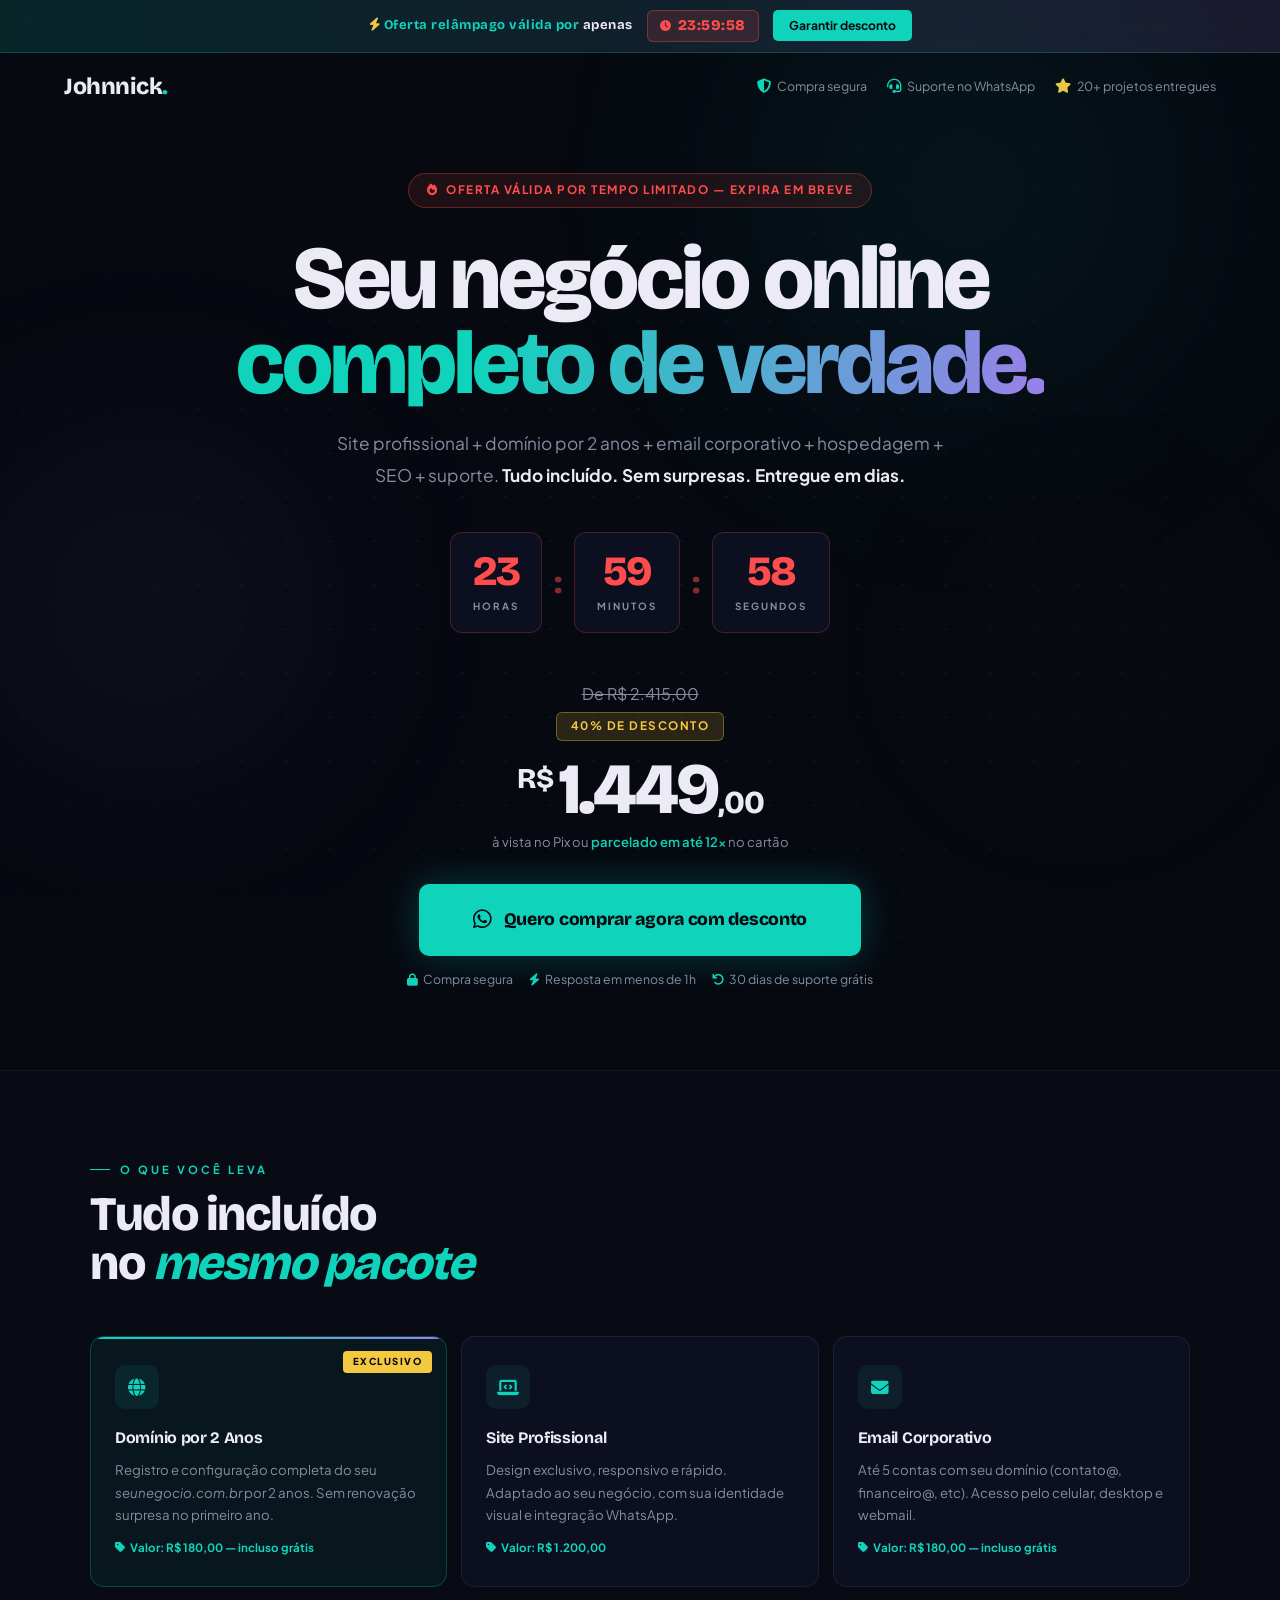
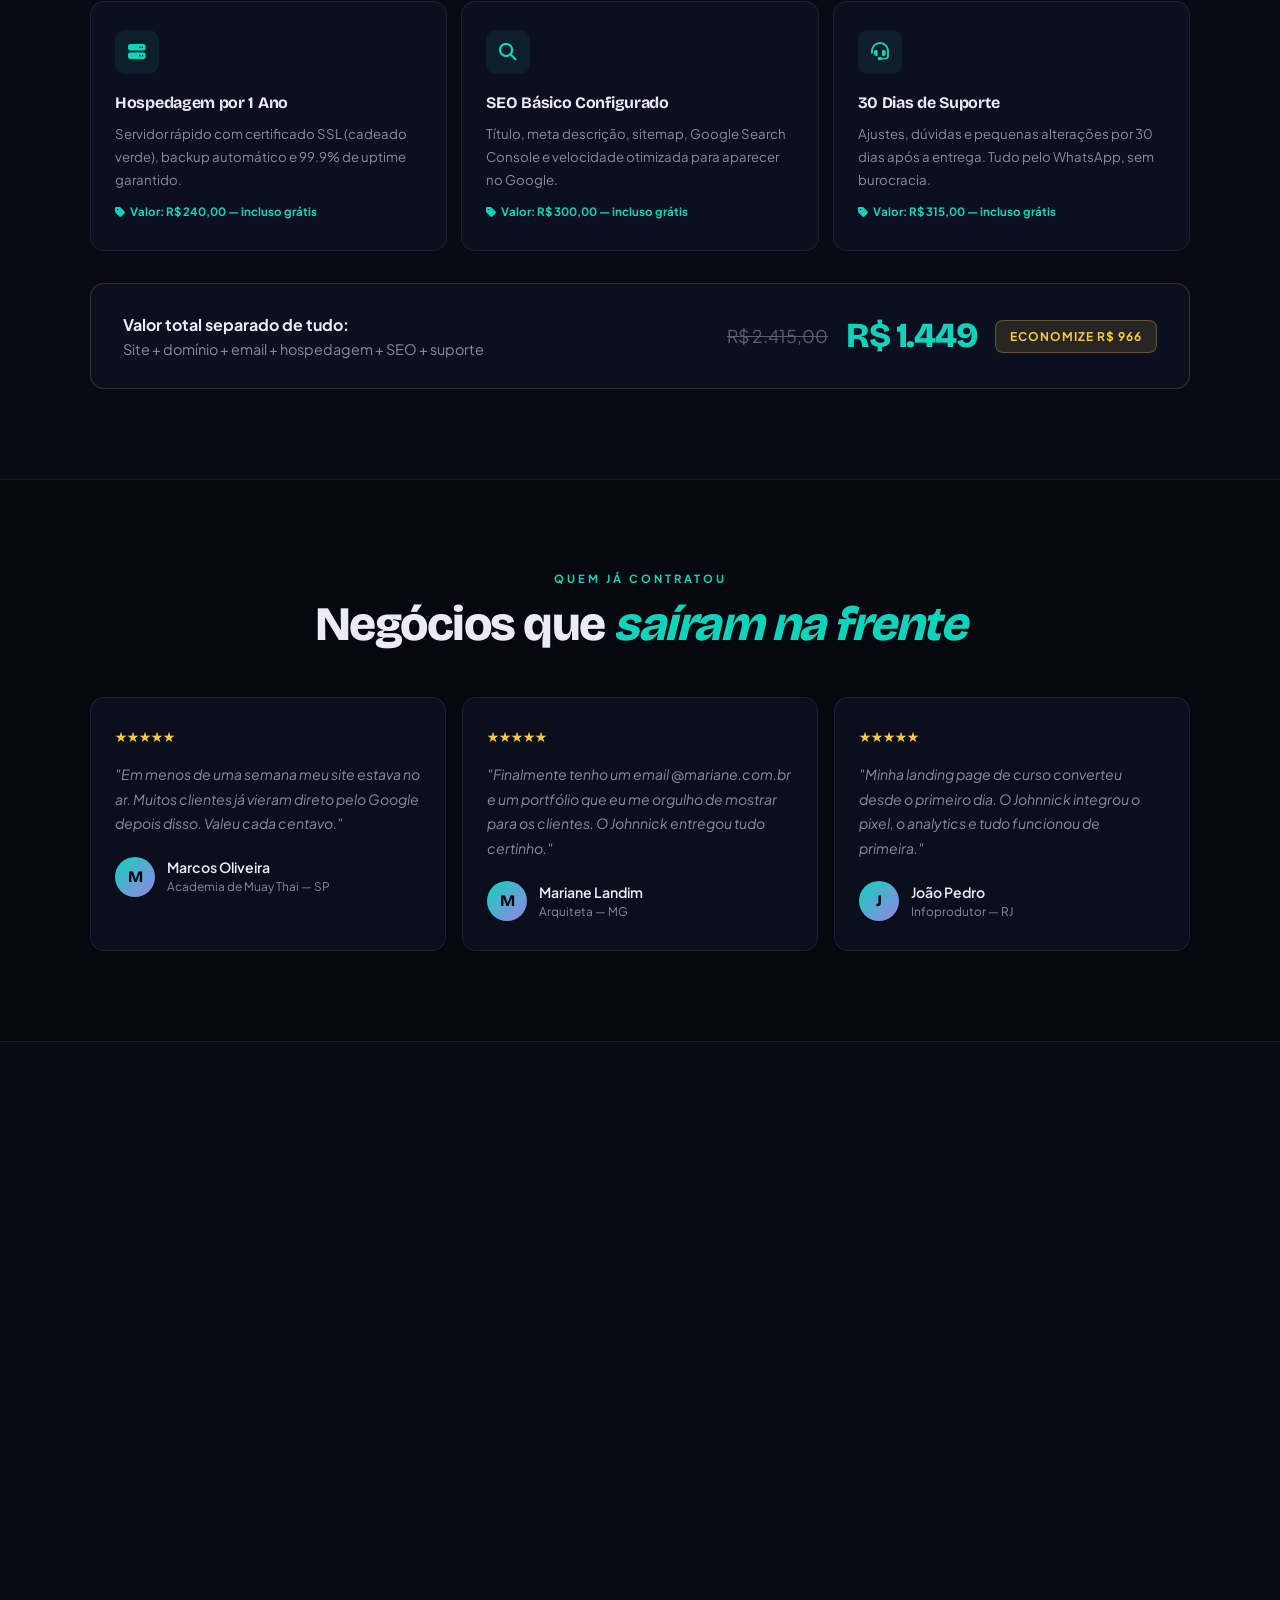
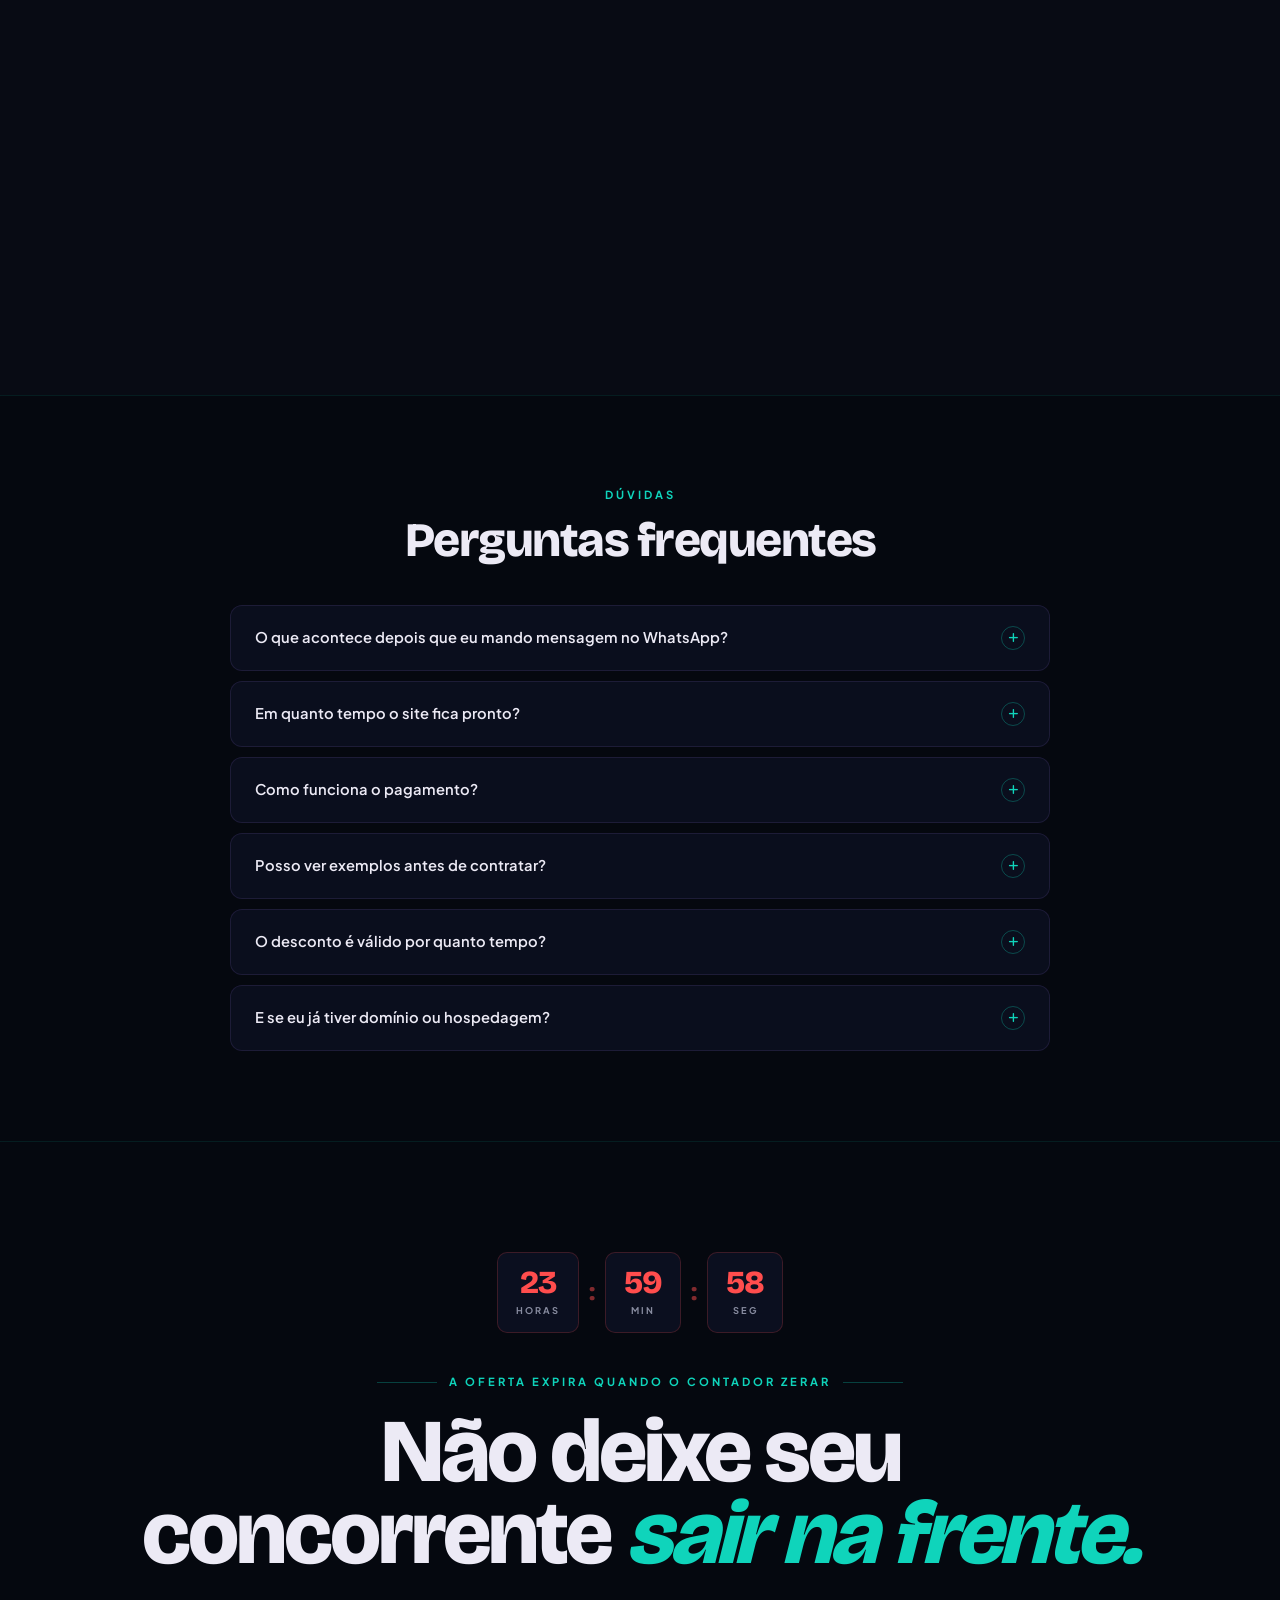
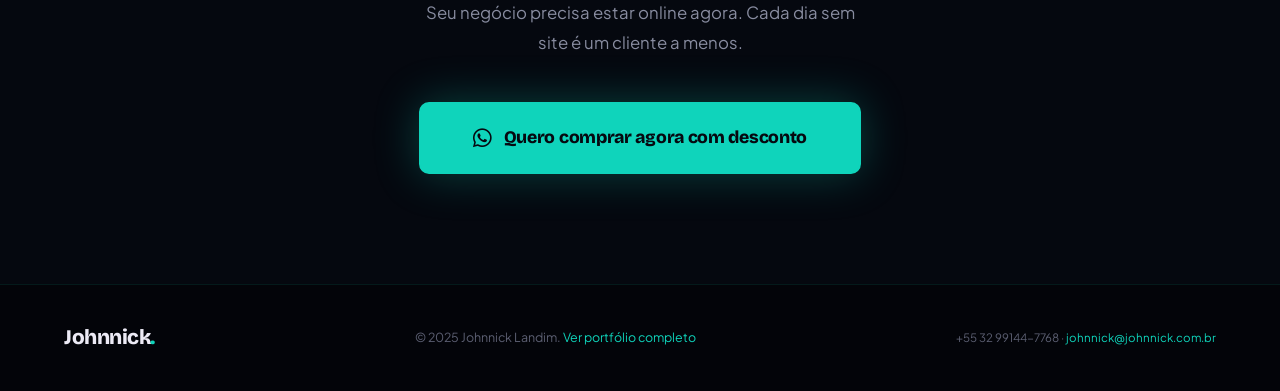
==== commit 505cfbf0: "update: Favicon" ====
--- a/lp.html
+++ b/lp.html
@@ -13,6 +13,7 @@
     href="https://fonts.googleapis.com/css2?family=Bricolage+Grotesque:opsz,wght@12..96,400;12..96,500;12..96,700;12..96,800&family=Plus+Jakarta+Sans:wght@300;400;500;600;700&display=swap"
     rel="stylesheet">
   <link rel="stylesheet" href="https://cdnjs.cloudflare.com/ajax/libs/font-awesome/6.4.0/css/all.min.css">
+  <link rel="shortcut icon" href="https://i.imgur.com/FVbO9LB.png" type="image/x-icon">
   <style>
     /* ── TOKENS ──────────────────────────────────── */
     :root {
